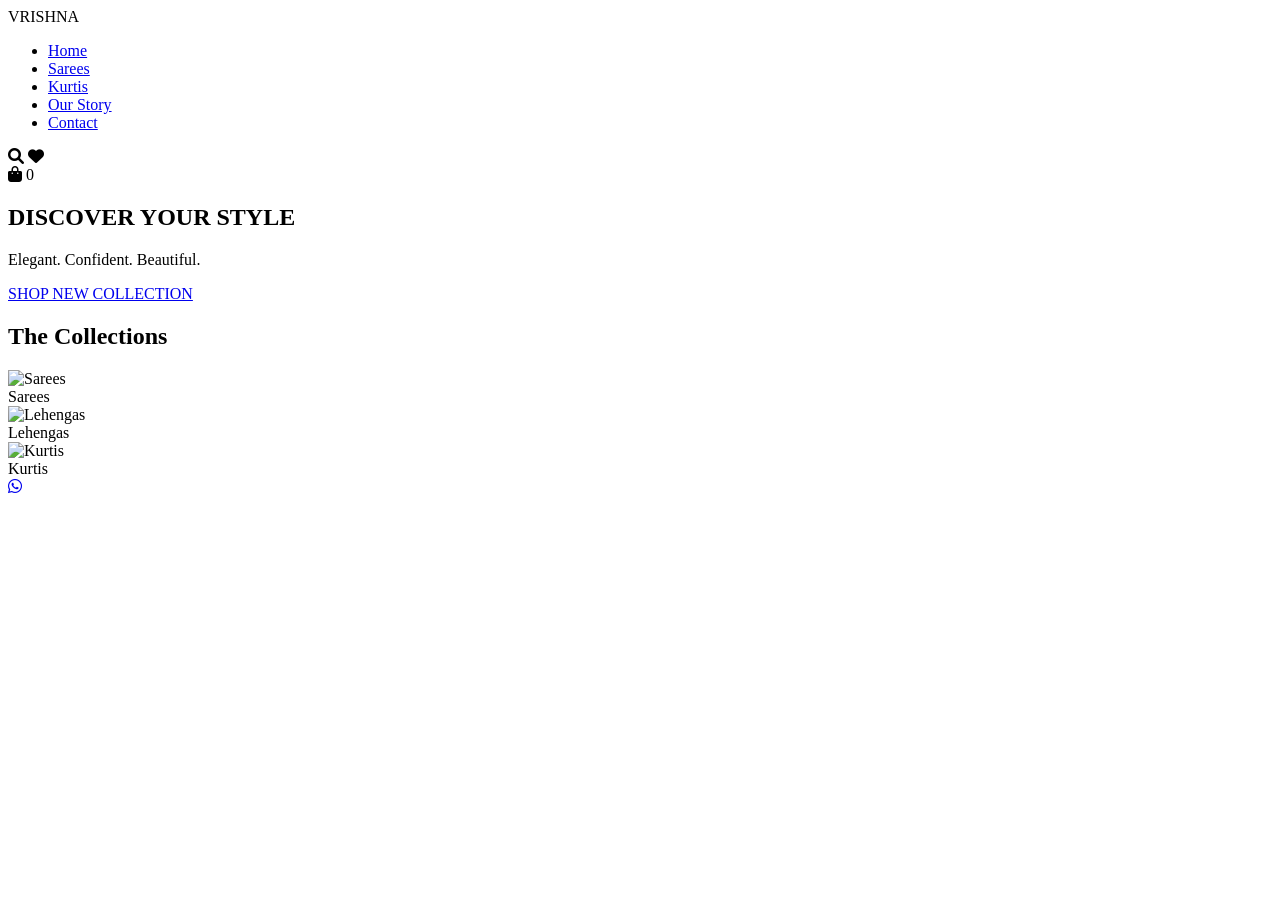
==== index.html @ e0fc07ed "Add initial HTML structure for fashion website" ====
<!DOCTYPE html>
<html lang="en">
<head>
    <meta charset="UTF-8">
    <meta name="viewport" content="width=device-width, initial-scale=1.0">
    <title>Vrishna | Elegant Women's Fashion</title>
    <!-- Fonts -->
    <link href="https://fonts.googleapis.com/css2?family=Playfair+Display:wght@700&family=Poppins:wght@300;400;600&display=swap" rel="stylesheet">
    <!-- Icons & Animations -->
    <link rel="stylesheet" href="https://cdnjs.cloudflare.com/ajax/libs/font-awesome/6.0.0/css/all.min.css">
    <link rel="stylesheet" href="https://cdnjs.cloudflare.com/ajax/libs/aos/2.3.4/aos.css">
    <link rel="stylesheet" href="css/style.css">
</head>
<body>

    <!-- Header / Mega Menu -->
    <nav class="navbar sticky">
        <div class="logo">VRISHNA</div>
        <ul class="nav-links">
            <li><a href="index.html">Home</a></li>
            <li><a href="shop.html">Sarees</a></li>
            <li><a href="shop.html">Kurtis</a></li>
            <li><a href="about.html">Our Story</a></li>
            <li><a href="contact.html">Contact</a></li>
        </ul>
        <div class="nav-icons">
            <i class="fas fa-search" id="search-btn"></i>
            <i class="fas fa-heart"></i>
            <div class="cart-icon">
                <i class="fas fa-shopping-bag"></i>
                <span id="cart-count">0</span>
            </div>
        </div>
    </nav>

    <!-- Hero Section -->
    <section class="hero">
        <div class="floating-circles">
            <div class="circle c1"></div>
            <div class="circle c2"></div>
        </div>
        <div class="hero-content" data-aos="fade-up">
            <h1>DISCOVER YOUR STYLE</h1>
            <p>Elegant. Confident. Beautiful.</p>
            <a href="shop.html" class="btn-primary">SHOP NEW COLLECTION</a>
        </div>
    </section>

    <!-- Categories Grid -->
    <section class="categories container">
        <h2 class="section-title">The Collections</h2>
        <div class="category-grid">
            <div class="cat-card" data-aos="zoom-in">
                <img src="https://images.unsplash.com/photo-1610030469983-98e550d6193c?auto=format&fit=crop&w=500&q=80" alt="Sarees">
                <div class="overlay"><span>Sarees</span></div>
            </div>
            <div class="cat-card" data-aos="zoom-in" data-aos-delay="100">
                <img src="https://images.unsplash.com/photo-1583391733956-3750e0ff4e8b?auto=format&fit=crop&w=500&q=80" alt="Lehengas">
                <div class="overlay"><span>Lehengas</span></div>
            </div>
            <div class="cat-card" data-aos="zoom-in" data-aos-delay="200">
                <img src="https://images.unsplash.com/photo-1617627143750-d86bc21e42bb?auto=format&fit=crop&w=500&q=80" alt="Kurtis">
                <div class="overlay"><span>Kurtis</span></div>
            </div>
        </div>
    </section>

    <!-- WhatsApp Floating -->
    <a href="https://wa.me/YOURNUMBER" class="whatsapp-float" target="_blank">
        <i class="fab fa-whatsapp"></i>
    </a>

    <script src="https://cdnjs.cloudflare.com/ajax/libs/aos/2.3.4/aos.js"></script>
    <script src="js/main.js"></script>
    <script>AOS.init({ duration: 1000 });</script>
</body>
</html>
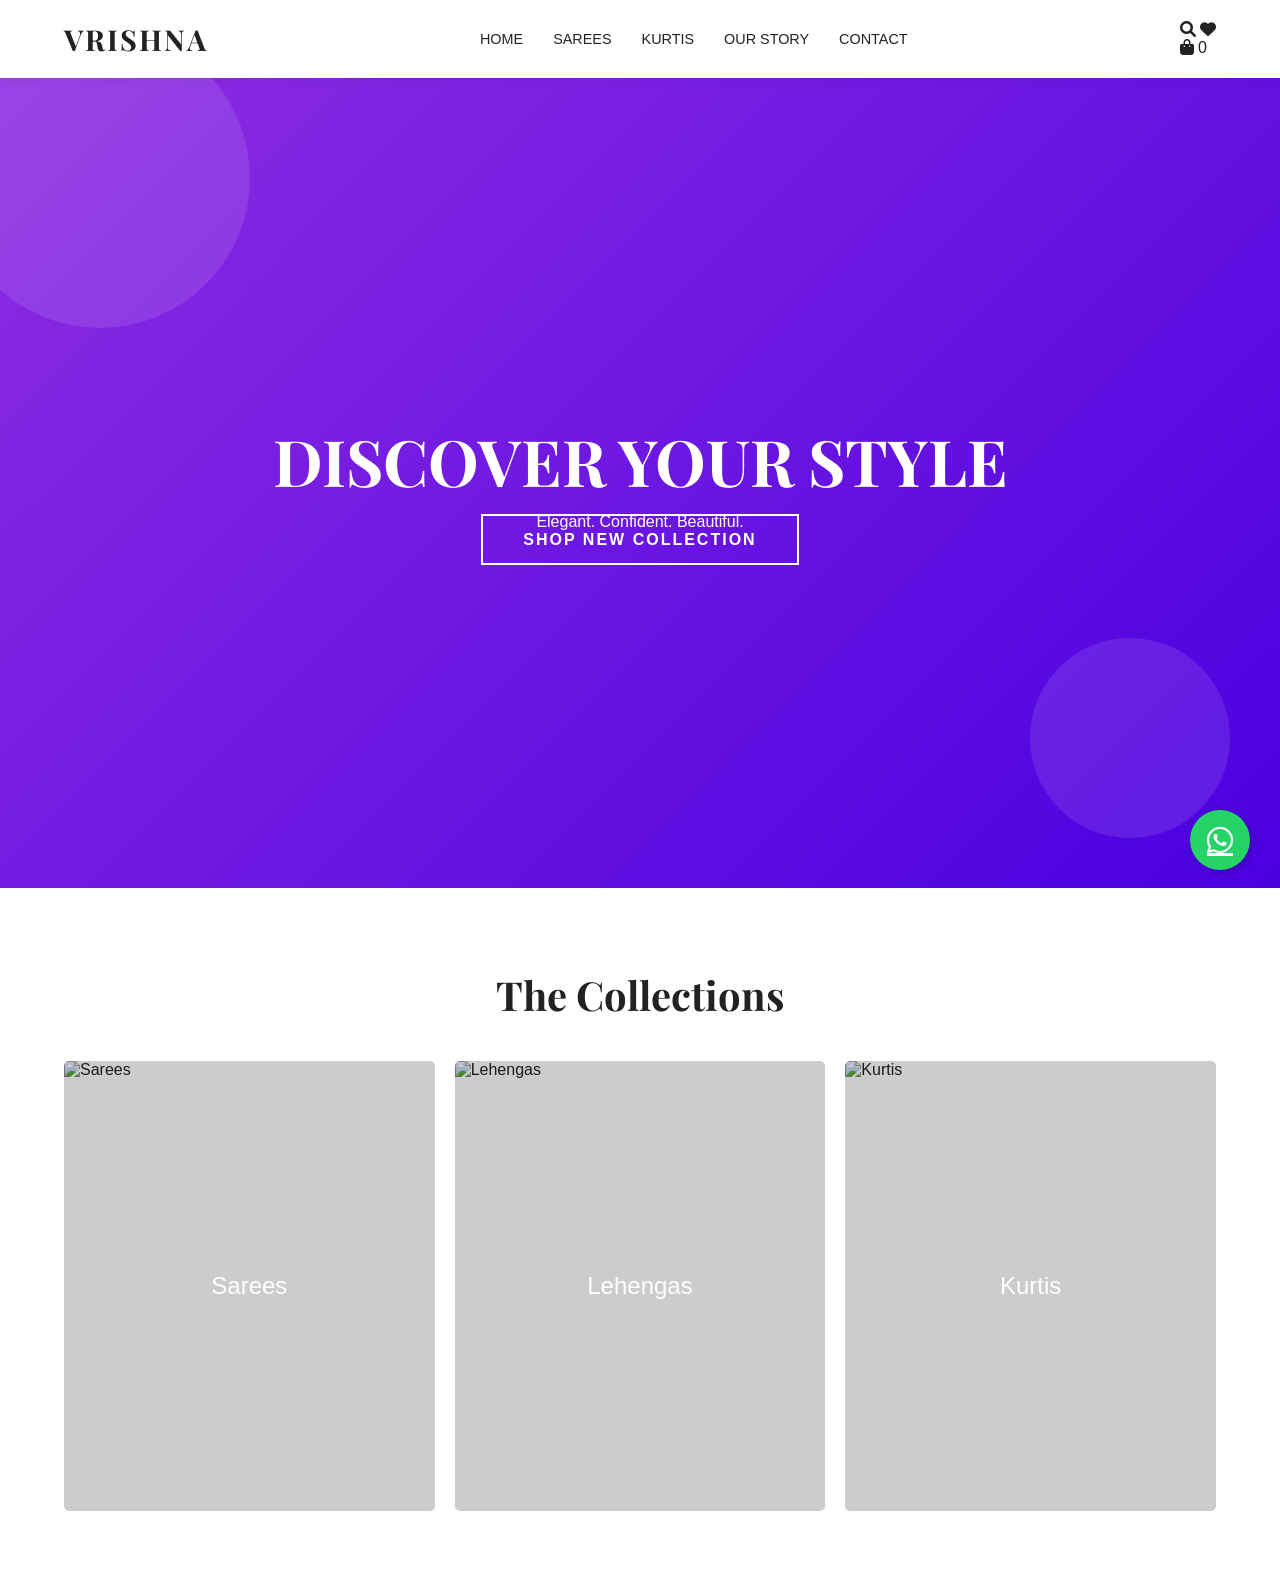
==== commit 68989790: "Fix static site asset paths for GitHub Pages" ====
--- a/index.html
+++ b/index.html
@@ -9,7 +9,7 @@
     <!-- Icons & Animations -->
     <link rel="stylesheet" href="https://cdnjs.cloudflare.com/ajax/libs/font-awesome/6.0.0/css/all.min.css">
     <link rel="stylesheet" href="https://cdnjs.cloudflare.com/ajax/libs/aos/2.3.4/aos.css">
-    <link rel="stylesheet" href="css/style.css">
+    <link rel="stylesheet" href="styles.css">
 </head>
 <body>
 
@@ -71,7 +71,7 @@
     </a>
 
     <script src="https://cdnjs.cloudflare.com/ajax/libs/aos/2.3.4/aos.js"></script>
-    <script src="js/main.js"></script>
+    <script src="main.js"></script>
     <script>AOS.init({ duration: 1000 });</script>
 </body>
 </html>
--- a/styles.css
+++ b/styles.css
@@ -0,0 +1,69 @@
+:root {
+    --primary: #8E2DE2;
+    --secondary: #D76D77;
+    --dark: #222222;
+    --gold: #D4AF37;
+    --bg: #F8EDEB;
+    --white: #FFFFFF;
+}
+
+* { margin: 0; padding: 0; box-sizing: border-box; }
+body { font-family: 'Poppins', sans-serif; background: var(--white); overflow-x: hidden; color: var(--dark); }
+
+/* Header */
+.navbar {
+    display: flex; justify-content: space-between; align-items: center;
+    padding: 20px 5%; background: rgba(255, 255, 255, 0.95);
+    backdrop-filter: blur(10px); z-index: 1000; transition: 0.3s;
+}
+.sticky { position: sticky; top: 0; box-shadow: 0 2px 10px rgba(0,0,0,0.05); }
+.logo { font-family: 'Playfair Display', serif; font-size: 1.8rem; font-weight: bold; letter-spacing: 2px; }
+.nav-links { list-style: none; display: flex; gap: 30px; }
+.nav-links a { text-decoration: none; color: var(--dark); font-weight: 400; text-transform: uppercase; font-size: 0.9rem; }
+
+/* Hero */
+.hero {
+    height: 90vh; background: linear-gradient(135deg, #8E2DE2, #4A00E0);
+    display: flex; align-items: center; justify-content: center; position: relative;
+    color: white; text-align: center; overflow: hidden;
+}
+.hero h1 { font-family: 'Playfair Display', serif; font-size: 4rem; margin-bottom: 10px; }
+
+/* Floating Background Circles */
+.floating-circles .circle {
+    position: absolute; border-radius: 50%; background: rgba(255,255,255,0.1); animation: float 10s infinite alternate;
+}
+.c1 { width: 300px; height: 300px; top: -50px; left: -50px; }
+.c2 { width: 200px; height: 200px; bottom: 50px; right: 50px; }
+
+@keyframes float {
+    from { transform: translateY(0) rotate(0deg); }
+    to { transform: translateY(50px) rotate(20deg); }
+}
+
+/* Category Cards */
+.container { padding: 80px 5%; }
+.section-title { text-align: center; font-family: 'Playfair Display', serif; font-size: 2.5rem; margin-bottom: 40px; }
+.category-grid { display: grid; grid-template-columns: repeat(auto-fit, minmax(300px, 1fr)); gap: 20px; }
+.cat-card { position: relative; height: 450px; overflow: hidden; cursor: pointer; border-radius: 5px; }
+.cat-card img { width: 100%; height: 100%; object-fit: cover; transition: 0.5s; }
+.cat-card:hover img { transform: scale(1.1); }
+.overlay {
+    position: absolute; inset: 0; background: rgba(0,0,0,0.2);
+    display: flex; align-items: center; justify-content: center;
+    color: white; font-size: 1.5rem; opacity: 1; transition: 0.3s;
+}
+
+/* Buttons */
+.btn-primary {
+    padding: 15px 40px; border: 2px solid white; color: white; text-decoration: none;
+    letter-spacing: 2px; transition: 0.4s; font-weight: 600;
+}
+.btn-primary:hover { background: white; color: var(--primary); }
+
+/* Floating WhatsApp */
+.whatsapp-float {
+    position: fixed; bottom: 30px; right: 30px; background: #25d366;
+    color: white; width: 60px; height: 60px; border-radius: 50%;
+    display: flex; align-items: center; justify-content: center; font-size: 30px; z-index: 1000; box-shadow: 2px 2px 10px rgba(0,0,0,0.2);
+}
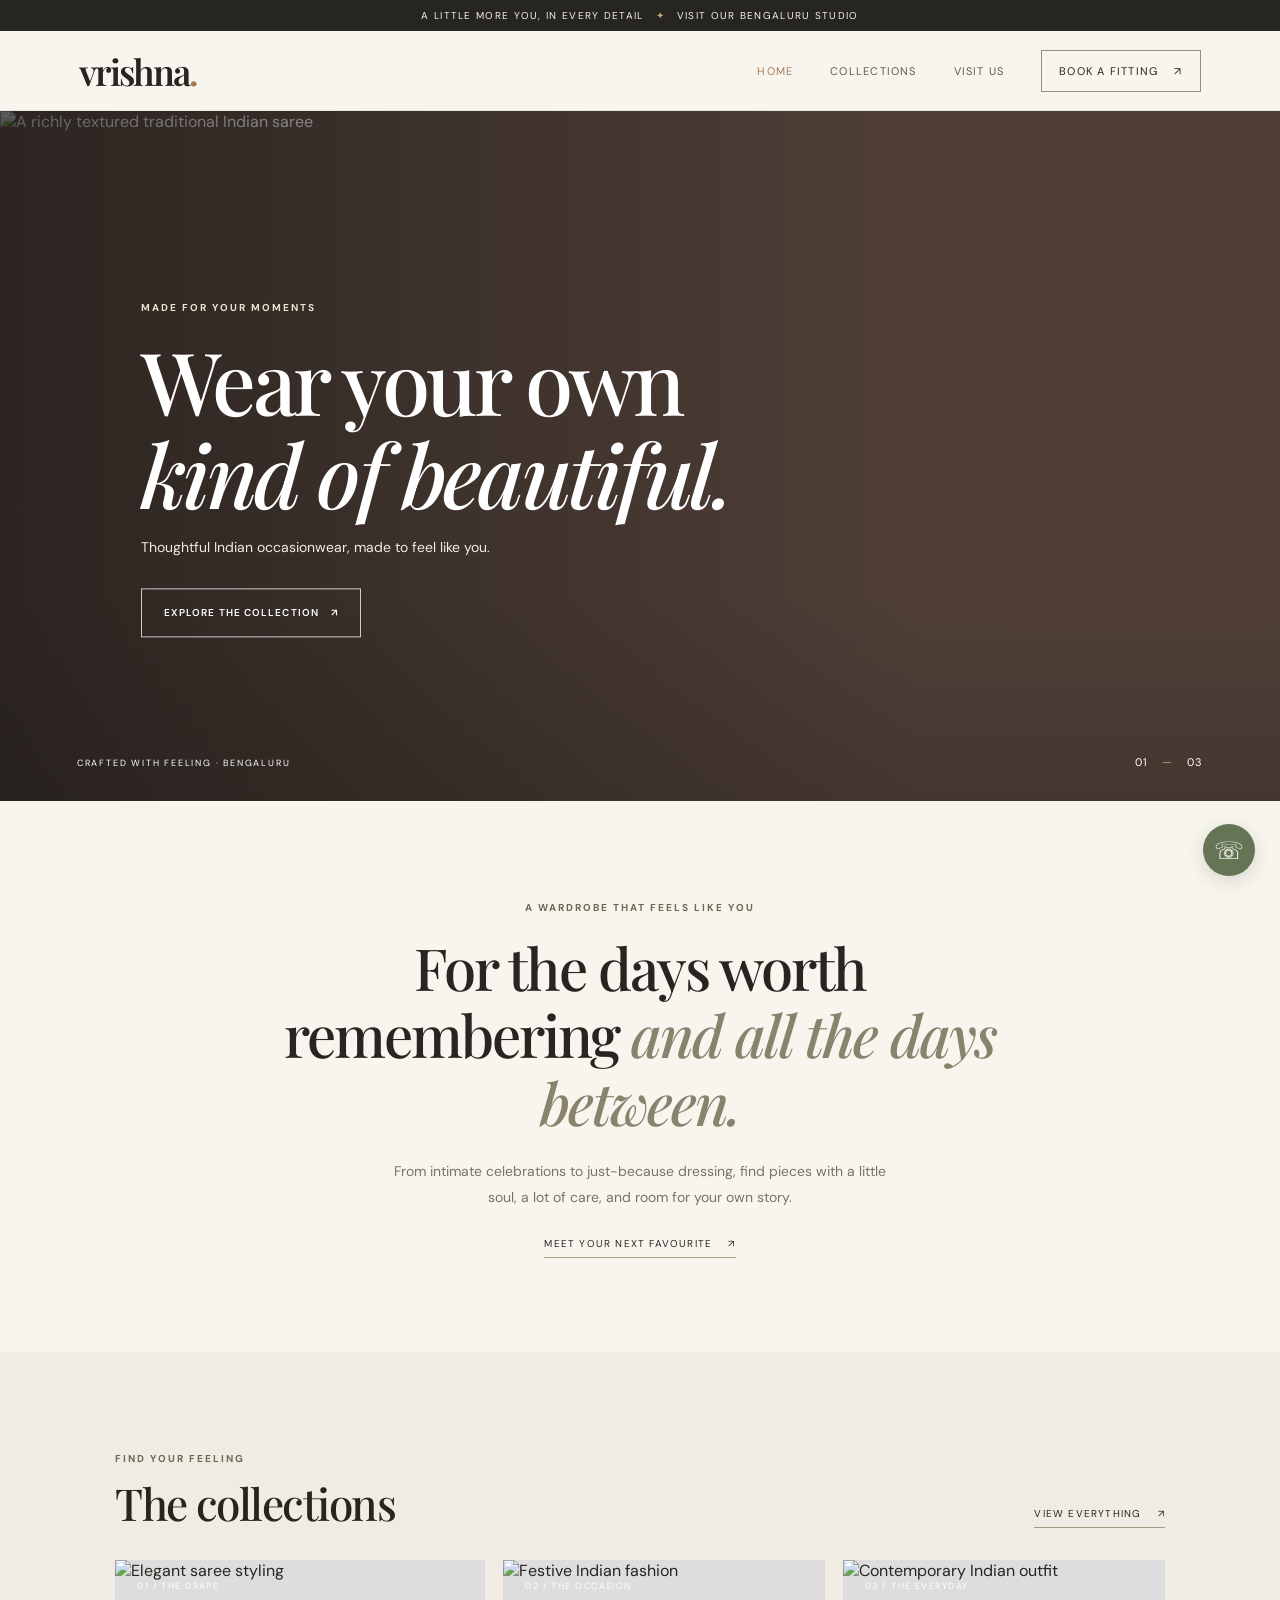
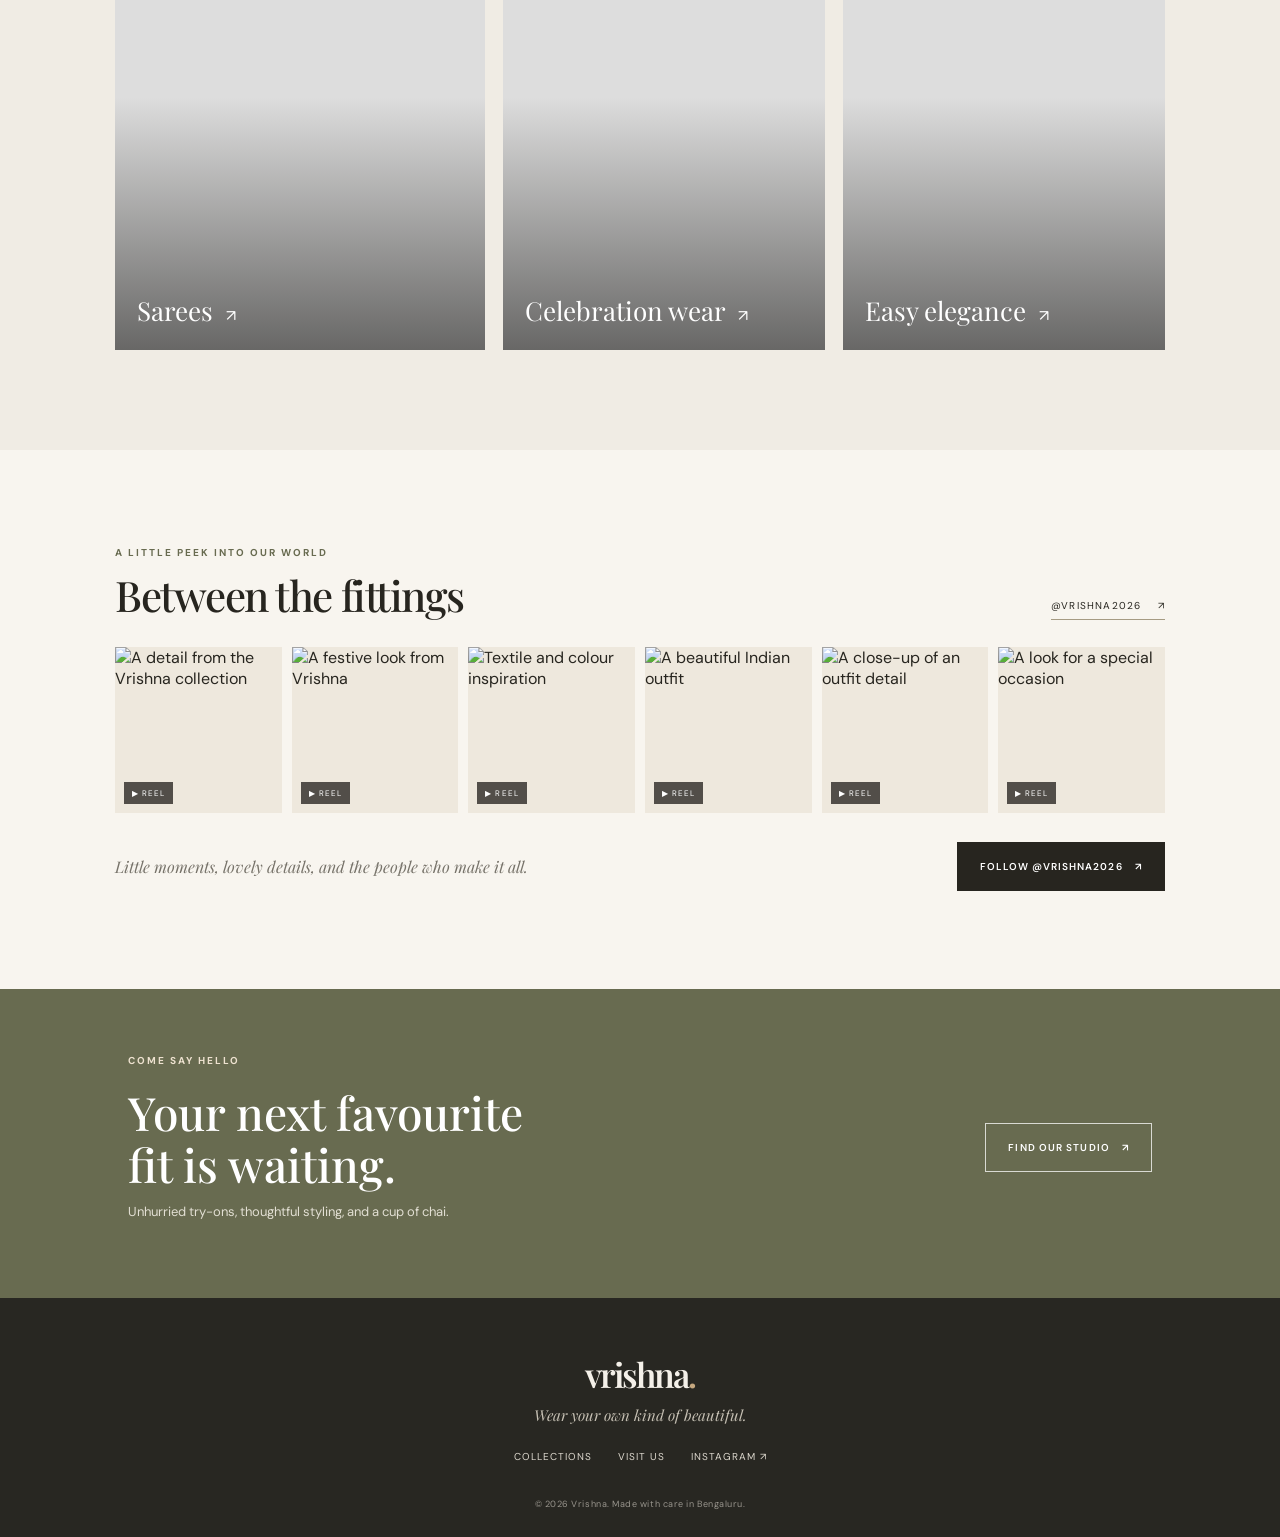
==== commit 14ad1f88: "Build polished Vrishna three-page fashion website" ====
--- a/index.html
+++ b/index.html
@@ -1,77 +1,73 @@
 <!DOCTYPE html>
 <html lang="en">
 <head>
-    <meta charset="UTF-8">
-    <meta name="viewport" content="width=device-width, initial-scale=1.0">
-    <title>Vrishna | Elegant Women's Fashion</title>
-    <!-- Fonts -->
-    <link href="https://fonts.googleapis.com/css2?family=Playfair+Display:wght@700&family=Poppins:wght@300;400;600&display=swap" rel="stylesheet">
-    <!-- Icons & Animations -->
-    <link rel="stylesheet" href="https://cdnjs.cloudflare.com/ajax/libs/font-awesome/6.0.0/css/all.min.css">
-    <link rel="stylesheet" href="https://cdnjs.cloudflare.com/ajax/libs/aos/2.3.4/aos.css">
-    <link rel="stylesheet" href="styles.css">
+  <meta charset="UTF-8">
+  <meta name="viewport" content="width=device-width, initial-scale=1">
+  <meta name="theme-color" content="#f8f5ef">
+  <meta name="description" content="Discover considered occasionwear and contemporary Indian silhouettes at Vrishna, Bengaluru.">
+  <title>Vrishna — Wear your own kind of beautiful</title>
+  <link rel="preconnect" href="https://fonts.googleapis.com">
+  <link rel="preconnect" href="https://fonts.gstatic.com" crossorigin>
+  <link href="https://fonts.googleapis.com/css2?family=DM+Sans:wght@400;500;600;700&family=Playfair+Display:ital,wght@0,500;0,600;0,700;1,500;1,600&display=swap" rel="stylesheet">
+  <link rel="stylesheet" href="styles.css">
+  <script src="main.js" defer></script>
 </head>
 <body>
-
-    <!-- Header / Mega Menu -->
-    <nav class="navbar sticky">
-        <div class="logo">VRISHNA</div>
-        <ul class="nav-links">
-            <li><a href="index.html">Home</a></li>
-            <li><a href="shop.html">Sarees</a></li>
-            <li><a href="shop.html">Kurtis</a></li>
-            <li><a href="about.html">Our Story</a></li>
-            <li><a href="contact.html">Contact</a></li>
-        </ul>
-        <div class="nav-icons">
-            <i class="fas fa-search" id="search-btn"></i>
-            <i class="fas fa-heart"></i>
-            <div class="cart-icon">
-                <i class="fas fa-shopping-bag"></i>
-                <span id="cart-count">0</span>
-            </div>
-        </div>
+  <div class="announcement">A little more you, in every detail <span>✦</span> Visit our Bengaluru studio</div>
+  <header class="site-header">
+    <a class="wordmark" href="index.html" aria-label="Vrishna home">vrishna<span>.</span></a>
+    <button class="menu-toggle" aria-label="Open navigation" aria-expanded="false">☰</button>
+    <nav class="main-nav" aria-label="Main navigation">
+      <a class="active" href="index.html">Home</a><a href="collections.html">Collections</a><a href="visit.html">Visit us</a>
+      <a class="nav-cta" href="https://wa.me/919008707074?text=Hi%20Vrishna%2C%20I%27d%20love%20to%20know%20more%20about%20your%20collection." target="_blank" rel="noopener">Book a fitting <span>↗</span></a>
     </nav>
-
-    <!-- Hero Section -->
+  </header>
+  <main>
     <section class="hero">
-        <div class="floating-circles">
-            <div class="circle c1"></div>
-            <div class="circle c2"></div>
-        </div>
-        <div class="hero-content" data-aos="fade-up">
-            <h1>DISCOVER YOUR STYLE</h1>
-            <p>Elegant. Confident. Beautiful.</p>
-            <a href="shop.html" class="btn-primary">SHOP NEW COLLECTION</a>
-        </div>
+      <img class="hero-image" src="https://images.unsplash.com/photo-1610030469983-98e550d6193c?auto=format&fit=crop&w=2000&q=88" alt="A richly textured traditional Indian saree">
+      <div class="hero-shade"></div>
+      <div class="hero-copy">
+        <p class="eyebrow light">MADE FOR YOUR MOMENTS</p>
+        <h1>Wear your own<br><em>kind of beautiful.</em></h1>
+        <p>Thoughtful Indian occasionwear, made to feel like you.</p>
+        <a class="button button-light" href="collections.html">Explore the collection <span>↗</span></a>
+      </div>
+      <div class="hero-index">01 <span>—</span> 03</div>
+      <div class="hero-caption">CRAFTED WITH FEELING · BENGALURU</div>
     </section>
 
-    <!-- Categories Grid -->
-    <section class="categories container">
-        <h2 class="section-title">The Collections</h2>
-        <div class="category-grid">
-            <div class="cat-card" data-aos="zoom-in">
-                <img src="https://images.unsplash.com/photo-1610030469983-98e550d6193c?auto=format&fit=crop&w=500&q=80" alt="Sarees">
-                <div class="overlay"><span>Sarees</span></div>
-            </div>
-            <div class="cat-card" data-aos="zoom-in" data-aos-delay="100">
-                <img src="https://images.unsplash.com/photo-1583391733956-3750e0ff4e8b?auto=format&fit=crop&w=500&q=80" alt="Lehengas">
-                <div class="overlay"><span>Lehengas</span></div>
-            </div>
-            <div class="cat-card" data-aos="zoom-in" data-aos-delay="200">
-                <img src="https://images.unsplash.com/photo-1617627143750-d86bc21e42bb?auto=format&fit=crop&w=500&q=80" alt="Kurtis">
-                <div class="overlay"><span>Kurtis</span></div>
-            </div>
-        </div>
+    <section class="intro section-pad">
+      <p class="eyebrow">A WARDROBE THAT FEELS LIKE YOU</p>
+      <h2>For the days worth<br>remembering <em>and all the days between.</em></h2>
+      <p class="intro-text">From intimate celebrations to just-because dressing, find pieces with a little soul, a lot of care, and room for your own story.</p>
+      <a class="text-link" href="collections.html">Meet your next favourite <span>↗</span></a>
     </section>
 
-    <!-- WhatsApp Floating -->
-    <a href="https://wa.me/YOURNUMBER" class="whatsapp-float" target="_blank">
-        <i class="fab fa-whatsapp"></i>
-    </a>
+    <section class="featured section-pad" id="collections">
+      <div class="section-heading"><div><p class="eyebrow">FIND YOUR FEELING</p><h2>The collections</h2></div><a class="text-link" href="collections.html">View everything <span>↗</span></a></div>
+      <div class="collection-grid">
+        <a class="collection-card tall" href="collections.html"><img src="https://images.unsplash.com/photo-1610030469983-98e550d6193c?auto=format&fit=crop&w=900&q=85" alt="Elegant saree styling"><span class="collection-number">01 / THE DRAPE</span><span class="collection-label">Sarees <b>↗</b></span></a>
+        <a class="collection-card" href="collections.html"><img src="https://images.unsplash.com/photo-1583391733956-3750e0ff4e8b?auto=format&fit=crop&w=900&q=85" alt="Festive Indian fashion"><span class="collection-number">02 / THE OCCASION</span><span class="collection-label">Celebration wear <b>↗</b></span></a>
+        <a class="collection-card" href="collections.html"><img src="https://images.unsplash.com/photo-1617627143750-d86bc21e42bb?auto=format&fit=crop&w=900&q=85" alt="Contemporary Indian outfit"><span class="collection-number">03 / THE EVERYDAY</span><span class="collection-label">Easy elegance <b>↗</b></span></a>
+      </div>
+    </section>
 
-    <script src="https://cdnjs.cloudflare.com/ajax/libs/aos/2.3.4/aos.js"></script>
-    <script src="main.js"></script>
-    <script>AOS.init({ duration: 1000 });</script>
+    <section class="insta-section section-pad">
+      <div class="section-heading insta-heading"><div><p class="eyebrow">A LITTLE PEEK INTO OUR WORLD</p><h2>Between the fittings</h2></div><a class="text-link" href="https://www.instagram.com/vrishna2026/" target="_blank" rel="noopener">@vrishna2026 <span>↗</span></a></div>
+      <div class="insta-grid">
+        <a class="insta-tile" href="https://www.instagram.com/vrishna2026/" target="_blank" rel="noopener" aria-label="See Vrishna on Instagram"><img src="https://images.unsplash.com/photo-1610030469983-98e550d6193c?auto=format&fit=crop&w=500&q=80" alt="A detail from the Vrishna collection"><span class="reel-badge">▶ REEL</span></a>
+        <a class="insta-tile" href="https://www.instagram.com/vrishna2026/" target="_blank" rel="noopener" aria-label="See Vrishna on Instagram"><img src="https://images.unsplash.com/photo-1583391733956-3750e0ff4e8b?auto=format&fit=crop&w=500&q=80" alt="A festive look from Vrishna"><span class="reel-badge">▶ REEL</span></a>
+        <a class="insta-tile" href="https://www.instagram.com/vrishna2026/" target="_blank" rel="noopener" aria-label="See Vrishna on Instagram"><img src="https://images.unsplash.com/photo-1617627143750-d86bc21e42bb?auto=format&fit=crop&w=500&q=80" alt="Textile and colour inspiration"><span class="reel-badge">▶ REEL</span></a>
+        <a class="insta-tile" href="https://www.instagram.com/vrishna2026/" target="_blank" rel="noopener" aria-label="See Vrishna on Instagram"><img src="https://images.unsplash.com/photo-1597983073493-88cd35cf93b0?auto=format&fit=crop&w=500&q=80" alt="A beautiful Indian outfit"><span class="reel-badge">▶ REEL</span></a>
+        <a class="insta-tile" href="https://www.instagram.com/vrishna2026/" target="_blank" rel="noopener" aria-label="See Vrishna on Instagram"><img src="https://images.unsplash.com/photo-1610189012906-4c7f6a0f4e3b?auto=format&fit=crop&w=500&q=80" alt="A close-up of an outfit detail"><span class="reel-badge">▶ REEL</span></a>
+        <a class="insta-tile" href="https://www.instagram.com/vrishna2026/" target="_blank" rel="noopener" aria-label="See Vrishna on Instagram"><img src="https://images.unsplash.com/photo-1609357605129-26f69add5d6e?auto=format&fit=crop&w=500&q=80" alt="A look for a special occasion"><span class="reel-badge">▶ REEL</span></a>
+      </div>
+      <div class="insta-follow"><p>Little moments, lovely details, and the people who make it all.</p><a class="button button-dark" href="https://www.instagram.com/vrishna2026/" target="_blank" rel="noopener">Follow @vrishna2026 <span>↗</span></a></div>
+    </section>
+
+    <section class="visit-banner"><div><p class="eyebrow light">COME SAY HELLO</p><h2>Your next favourite<br>fit is waiting.</h2><p>Unhurried try-ons, thoughtful styling, and a cup of chai.</p></div><a class="button button-light" href="visit.html">Find our studio <span>↗</span></a></section>
+  </main>
+  <footer class="site-footer"><a class="wordmark footer-mark" href="index.html">vrishna<span>.</span></a><p>Wear your own kind of beautiful.</p><div class="footer-links"><a href="collections.html">Collections</a><a href="visit.html">Visit us</a><a href="https://www.instagram.com/vrishna2026/" target="_blank" rel="noopener">Instagram ↗</a></div><small>© <span data-year></span> Vrishna. Made with care in Bengaluru.</small></footer>
+  <a class="whatsapp-float" href="https://wa.me/919008707074?text=Hi%20Vrishna%2C%20I%27d%20love%20to%20know%20more%20about%20your%20collection." target="_blank" rel="noopener" aria-label="Message Vrishna on WhatsApp">☏</a>
 </body>
 </html>
--- a/styles.css
+++ b/styles.css
@@ -1,69 +1,8 @@
-:root {
-    --primary: #8E2DE2;
-    --secondary: #D76D77;
-    --dark: #222222;
-    --gold: #D4AF37;
-    --bg: #F8EDEB;
-    --white: #FFFFFF;
-}
-
-* { margin: 0; padding: 0; box-sizing: border-box; }
-body { font-family: 'Poppins', sans-serif; background: var(--white); overflow-x: hidden; color: var(--dark); }
-
-/* Header */
-.navbar {
-    display: flex; justify-content: space-between; align-items: center;
-    padding: 20px 5%; background: rgba(255, 255, 255, 0.95);
-    backdrop-filter: blur(10px); z-index: 1000; transition: 0.3s;
-}
-.sticky { position: sticky; top: 0; box-shadow: 0 2px 10px rgba(0,0,0,0.05); }
-.logo { font-family: 'Playfair Display', serif; font-size: 1.8rem; font-weight: bold; letter-spacing: 2px; }
-.nav-links { list-style: none; display: flex; gap: 30px; }
-.nav-links a { text-decoration: none; color: var(--dark); font-weight: 400; text-transform: uppercase; font-size: 0.9rem; }
-
-/* Hero */
-.hero {
-    height: 90vh; background: linear-gradient(135deg, #8E2DE2, #4A00E0);
-    display: flex; align-items: center; justify-content: center; position: relative;
-    color: white; text-align: center; overflow: hidden;
-}
-.hero h1 { font-family: 'Playfair Display', serif; font-size: 4rem; margin-bottom: 10px; }
-
-/* Floating Background Circles */
-.floating-circles .circle {
-    position: absolute; border-radius: 50%; background: rgba(255,255,255,0.1); animation: float 10s infinite alternate;
-}
-.c1 { width: 300px; height: 300px; top: -50px; left: -50px; }
-.c2 { width: 200px; height: 200px; bottom: 50px; right: 50px; }
-
-@keyframes float {
-    from { transform: translateY(0) rotate(0deg); }
-    to { transform: translateY(50px) rotate(20deg); }
-}
-
-/* Category Cards */
-.container { padding: 80px 5%; }
-.section-title { text-align: center; font-family: 'Playfair Display', serif; font-size: 2.5rem; margin-bottom: 40px; }
-.category-grid { display: grid; grid-template-columns: repeat(auto-fit, minmax(300px, 1fr)); gap: 20px; }
-.cat-card { position: relative; height: 450px; overflow: hidden; cursor: pointer; border-radius: 5px; }
-.cat-card img { width: 100%; height: 100%; object-fit: cover; transition: 0.5s; }
-.cat-card:hover img { transform: scale(1.1); }
-.overlay {
-    position: absolute; inset: 0; background: rgba(0,0,0,0.2);
-    display: flex; align-items: center; justify-content: center;
-    color: white; font-size: 1.5rem; opacity: 1; transition: 0.3s;
-}
-
-/* Buttons */
-.btn-primary {
-    padding: 15px 40px; border: 2px solid white; color: white; text-decoration: none;
-    letter-spacing: 2px; transition: 0.4s; font-weight: 600;
-}
-.btn-primary:hover { background: white; color: var(--primary); }
-
-/* Floating WhatsApp */
-.whatsapp-float {
-    position: fixed; bottom: 30px; right: 30px; background: #25d366;
-    color: white; width: 60px; height: 60px; border-radius: 50%;
-    display: flex; align-items: center; justify-content: center; font-size: 30px; z-index: 1000; box-shadow: 2px 2px 10px rgba(0,0,0,0.2);
-}
+@import url('https://fonts.googleapis.com/css2?family=DM+Sans:wght@400;500;600;700&family=Playfair+Display:ital,wght@0,500;0,600;0,700;1,500;1,600&display=swap');
+:root{--ink:#27251f;--muted:#77736a;--paper:#f8f5ef;--cream:#eee8dd;--olive:#686b50;--line:#ded9cf;--white:#fff;--serif:'Playfair Display',Georgia,serif;--sans:'DM Sans',Arial,sans-serif}
+*{box-sizing:border-box}html{scroll-behavior:smooth}body{margin:0;background:var(--paper);color:var(--ink);font-family:var(--sans);-webkit-font-smoothing:antialiased}a{color:inherit;text-decoration:none}img{display:block;width:100%;height:100%;object-fit:cover}.announcement{min-height:31px;background:var(--ink);color:#f6f2e9;display:flex;align-items:center;justify-content:center;gap:12px;padding:7px 16px;text-align:center;font-size:10px;letter-spacing:.13em;text-transform:uppercase}.announcement span{color:#c6a978}.site-header{height:80px;padding:0 6.2%;display:flex;align-items:center;justify-content:space-between;background:var(--paper);position:relative;z-index:10;border-bottom:1px solid rgba(39,37,31,.08)}.wordmark{font:600 36px var(--serif);letter-spacing:-2px}.wordmark span{color:#a67a51}.main-nav{display:flex;align-items:center;gap:37px}.main-nav>a{font-size:11px;letter-spacing:.11em;text-transform:uppercase}.main-nav>a:not(.nav-cta){color:#5d5a52;transition:color .2s}.main-nav>a:hover,.main-nav>a.active{color:#a67a51}.main-nav .nav-cta{padding:13px 17px;border:1px solid #9a8d75}.nav-cta span,.button span,.text-link span{margin-left:12px}.menu-toggle{display:none;background:none;border:0;font-size:24px;color:var(--ink)}.hero{height:min(690px,76vw);min-height:500px;position:relative;overflow:hidden;background:#5a473e;color:#fff}.hero-image,.hero-shade{position:absolute;inset:0}.hero-image{object-position:center 45%;filter:saturate(.77)}.hero-shade{background:linear-gradient(90deg,rgba(23,21,19,.69),rgba(23,21,19,.16) 72%),linear-gradient(0deg,rgba(23,21,19,.2),transparent 30%)}.hero-copy{position:absolute;left:11%;top:50%;transform:translateY(-46%);max-width:620px}.eyebrow{font-size:10px;letter-spacing:.2em;color:var(--olive);font-weight:700;margin:0 0 20px}.eyebrow.light{color:#eee2d0}.hero h1,.page-hero h1,.visit-hero h1{font:500 clamp(48px,7vw,87px)/1.07 var(--serif);letter-spacing:-.04em;margin:0 0 18px}.hero h1 em,.page-hero h1 em,.visit-hero h1 em,.intro h2 em,.contact-intro h2 em,.map-copy h2 em{font-weight:500}.hero-copy>p:not(.eyebrow){font-size:14px;color:#f1ece5;margin:0 0 32px}.button{display:inline-flex;align-items:center;justify-content:center;min-height:49px;padding:0 22px;font-size:10px;font-weight:600;letter-spacing:.11em;text-transform:uppercase;transition:all .2s}.button-light{border:1px solid rgba(255,255,255,.75);color:white}.button-light:hover{background:#fff;color:var(--ink)}.button-dark{background:var(--ink);color:#fff;border:1px solid var(--ink)}.button-dark:hover{background:var(--olive);border-color:var(--olive)}.hero-index{position:absolute;right:6%;bottom:32px;font-size:11px;letter-spacing:.12em}.hero-index span{padding:0 9px;color:#c5a77f}.hero-caption{position:absolute;left:6%;bottom:32px;font-size:9px;letter-spacing:.2em}.section-pad{padding:100px 9%}.intro{text-align:center;max-width:960px;margin:auto}.intro .eyebrow{margin-bottom:20px}.intro h2,.section-heading h2,.contact-intro h2,.map-copy h2{font:500 clamp(38px,5vw,58px)/1.16 var(--serif);letter-spacing:-.035em;margin:0}.intro h2 em,.contact-intro h2 em,.map-copy h2 em{color:#89836e}.intro-text{max-width:495px;margin:22px auto 20px;color:var(--muted);font-size:14px;line-height:1.9}.text-link{font-size:10px;letter-spacing:.12em;text-transform:uppercase;border-bottom:1px solid #a69b83;padding-bottom:7px}.text-link:hover{color:#9a754c}.featured{background:#f0ece4}.section-heading{display:flex;align-items:end;justify-content:space-between;margin-bottom:32px}.section-heading .eyebrow{margin-bottom:12px}.section-heading h2{font-size:44px}.collection-grid{display:grid;grid-template-columns:1.15fr 1fr 1fr;grid-template-rows:390px;gap:18px}.collection-card{position:relative;overflow:hidden;background:#ddd}.collection-card:after{content:"";position:absolute;inset:35% 0 0;background:linear-gradient(transparent,rgba(19,18,16,.58))}.collection-card img,.insta-tile img{transition:transform .55s}.collection-card:hover img,.insta-tile:hover img{transform:scale(1.045)}.collection-card img{filter:saturate(.8)}.collection-number,.collection-label{position:absolute;z-index:1;left:22px;color:white}.collection-number{top:20px;font-size:9px;letter-spacing:.16em}.collection-label{bottom:22px;font:26px var(--serif)}.collection-label b{font:16px var(--sans);margin-left:7px}.insta-section{padding-top:96px;padding-bottom:96px}.insta-heading{margin-bottom:27px}.insta-heading h2{font-size:42px}.insta-grid{display:grid;grid-template-columns:repeat(6,1fr);gap:10px}.insta-tile{position:relative;aspect-ratio:1/1;overflow:hidden;background:var(--cream)}.insta-tile img{object-position:center}.reel-badge{position:absolute;left:9px;bottom:9px;background:rgba(34,31,27,.76);color:white;padding:6px 8px;font-size:8px;letter-spacing:.13em}.insta-follow{display:flex;align-items:center;justify-content:space-between;margin-top:27px}.insta-follow p,.catalog-cta p{color:var(--muted);font:italic 16px var(--serif)}.visit-banner{padding:65px 10%;background:var(--olive);color:#fff;display:flex;align-items:center;justify-content:space-between}.visit-banner h2,.visit-bottom h2{font:500 46px/1.12 var(--serif);margin:0 0 12px}.visit-banner>div>p:not(.eyebrow){color:#e2dfd3;font-size:13px}.visit-banner .button{margin-top:8px}.site-footer{padding:53px 8% 25px;background:#282722;color:#f4f0e9;text-align:center}.footer-mark{display:inline-block;font-size:34px}.footer-mark span{color:#c5a77f}.site-footer>p{font:italic 15px var(--serif);color:#c6c0b4;margin:8px 0 25px}.footer-links{display:flex;justify-content:center;gap:26px;margin:0 0 28px}.footer-links a{font-size:10px;letter-spacing:.1em;text-transform:uppercase;color:#ddd8ce}.site-footer small{font-size:9px;color:#99958d;letter-spacing:.06em}.whatsapp-float{position:fixed;right:25px;bottom:24px;z-index:9;width:52px;height:52px;border-radius:50%;display:grid;place-items:center;background:#657455;color:white;font-size:24px;box-shadow:0 5px 20px #0002;transition:transform .2s}.whatsapp-float:hover{transform:translateY(-3px)}
+.page-hero{height:460px;position:relative;overflow:hidden;color:white;background:#62564a}.page-hero .hero-image{object-position:center 42%;filter:saturate(.7)}.page-hero .hero-shade{background:linear-gradient(90deg,rgba(24,22,19,.65),rgba(24,22,19,.12))}.page-hero .hero-copy{left:10%;max-width:620px}.page-hero h1{font-size:68px}.page-hero .hero-copy>p:not(.eyebrow){font-size:14px;color:#f3eee6}.catalog{padding-top:82px;padding-bottom:80px}.catalog-note{max-width:310px;color:var(--muted);font-size:13px;line-height:1.8}.product-grid{display:grid;grid-template-columns:repeat(3,1fr);gap:22px}.product-image{height:390px;display:block;position:relative;overflow:hidden;background:var(--cream)}.product-image img{transition:transform .5s;filter:saturate(.86)}.product-image:hover img{transform:scale(1.04)}.image-tag{position:absolute;left:15px;top:15px;background:var(--paper);padding:8px 10px;font-size:8px;letter-spacing:.14em}.product-meta{display:flex;align-items:center;justify-content:space-between;padding:15px 2px}.product-meta h3{font:24px var(--serif);margin:0 0 5px}.product-meta p{font-size:11px;color:var(--muted);margin:0}.round-arrow{width:37px;height:37px;border:1px solid var(--line);border-radius:50%;display:grid;place-items:center;font-size:16px}.round-arrow:hover{background:var(--ink);color:white}.catalog-cta{border-top:1px solid var(--line);margin-top:34px;padding-top:22px;display:flex;justify-content:space-between;align-items:center}.catalog-cta p{margin:0}
+.visit-hero{min-height:580px;padding:65px 9%;display:grid;grid-template-columns:1fr .9fr;gap:7%;align-items:center;background:#eee9df}.visit-hero-copy{max-width:530px}.visit-hero h1{font-size:clamp(45px,5.5vw,68px)}.visit-hero-copy>p:not(.eyebrow){max-width:400px;color:var(--muted);font-size:14px;line-height:1.8;margin:18px 0 27px}.visit-photo{height:430px;overflow:hidden}.visit-photo img{object-position:center 35%;filter:saturate(.75)}.contact-layout{display:grid;grid-template-columns:.75fr 1.25fr;gap:9%;padding-top:100px;padding-bottom:100px}.contact-intro h2{font-size:47px}.contact-intro>p:not(.eyebrow){color:var(--muted);font-size:13px;line-height:1.9;max-width:300px;margin-top:18px}.contact-list{border-top:1px solid var(--line)}.contact-row{display:grid;grid-template-columns:42px 1fr 20px;align-items:center;gap:14px;padding:20px 2px;border-bottom:1px solid var(--line);transition:padding .2s}.contact-row:hover{padding-left:8px}.contact-icon{width:36px;height:36px;border:1px solid var(--line);border-radius:50%;display:grid;place-items:center;font-size:18px;color:var(--olive)}.contact-row>span:nth-child(2){display:flex;flex-direction:column;gap:4px}.contact-row small{font-size:8px;letter-spacing:.16em;color:var(--olive);font-weight:700}.contact-row strong{font:18px var(--serif)}.contact-row em{font-size:10px;color:var(--muted);font-style:normal}.contact-row>b{font-size:14px;font-weight:400}.phone-row{cursor:default}.phone-row strong{font-size:16px}.phone-row strong a:hover{color:#93734d}.map-panel{background:#ece7dc;padding:76px 10%;display:grid;grid-template-columns:.7fr 1.3fr;gap:7%;align-items:center}.map-copy h2{font-size:45px}.map-copy>p:not(.eyebrow){color:var(--muted);font-size:12px;line-height:1.8;margin:17px 0 22px}.map-card{height:280px;background-color:#ded9cb;background-image:linear-gradient(34deg,transparent 46%,#c6c2b4 47%,#c6c2b4 48%,transparent 49%),linear-gradient(147deg,transparent 43%,#cbc7ba 44%,#cbc7ba 45%,transparent 46%),linear-gradient(90deg,transparent 64%,#d1cdbf 65%,#d1cdbf 66%,transparent 67%);display:flex;align-items:center;justify-content:center;position:relative;overflow:hidden}.map-card:before,.map-card:after{content:"";position:absolute;width:130%;height:13px;background:#f8f5ef;transform:rotate(-18deg);opacity:.85}.map-card:after{transform:rotate(31deg);height:9px}.map-pin{position:relative;z-index:1;width:55px;height:55px;border-radius:50% 50% 50% 0;transform:rotate(-45deg);background:#72765a;color:white;display:grid;place-items:center;font-size:23px;box-shadow:0 3px 9px #0002}.map-label{position:absolute;z-index:2;left:50%;top:calc(50% + 45px);transform:translateX(-50%);white-space:nowrap;background:var(--paper);padding:10px 14px;text-align:center;font-size:9px;letter-spacing:.11em;line-height:1.7}.map-label small{font-size:8px;letter-spacing:.08em;color:var(--muted)}.map-open{position:absolute;z-index:2;right:12px;bottom:12px;background:var(--paper);padding:9px 11px;font-size:8px;letter-spacing:.12em}.visit-bottom{background:var(--olive);color:white;padding:62px 20px;text-align:center}.visit-bottom h2{font-size:47px}.visit-bottom .button{margin-top:14px}
+@media(max-width:850px){.main-nav{gap:20px}.section-pad{padding:75px 6%}.collection-grid{grid-template-rows:320px;gap:12px}.product-image{height:300px}.insta-grid{grid-template-columns:repeat(3,1fr)}.visit-hero{padding:55px 6%;gap:5%}.visit-photo{height:370px}.contact-layout{gap:5%}.map-panel{padding:65px 7%}}
+@media(max-width:620px){.announcement{font-size:8px;letter-spacing:.08em}.site-header{height:68px;padding:0 5%}.wordmark{font-size:31px}.menu-toggle{display:block}.main-nav{display:none;position:absolute;top:68px;left:0;right:0;background:var(--paper);padding:18px 5% 23px;flex-direction:column;align-items:stretch;gap:0;border-bottom:1px solid var(--line);box-shadow:0 10px 15px #0000000c}.main-nav.open{display:flex}.main-nav>a{padding:13px 0}.main-nav .nav-cta{text-align:center;margin-top:8px;padding:13px}.hero{height:76vh;min-height:530px}.hero-image{object-position:58% center}.hero-copy{left:7%;right:7%;top:48%}.hero h1{font-size:54px}.hero-copy>p:not(.eyebrow){max-width:270px;line-height:1.7}.hero-caption{left:7%;bottom:23px;font-size:7px}.hero-index{right:7%;bottom:23px}.section-pad{padding:67px 6%}.intro h2{font-size:39px}.intro-text{font-size:13px}.section-heading{align-items:flex-start;gap:15px}.section-heading h2,.insta-heading h2{font-size:35px}.section-heading>.text-link{font-size:8px;white-space:nowrap;margin-top:26px}.collection-grid{grid-template-columns:1fr 1fr;grid-template-rows:300px 240px;gap:10px}.collection-card.tall{grid-row:span 2}.collection-card:nth-child(2),.collection-card:nth-child(3){min-height:0}.collection-label{left:14px;bottom:15px;font-size:20px}.collection-number{left:13px;top:13px;font-size:7px}.insta-grid{grid-template-columns:repeat(2,1fr);gap:7px}.insta-follow{align-items:flex-start;gap:15px;flex-direction:column}.insta-follow p{font-size:14px;margin:0}.visit-banner{padding:47px 7%;align-items:flex-start;gap:15px;flex-direction:column}.visit-banner h2{font-size:39px}.page-hero{height:430px}.page-hero .hero-copy{left:7%;right:7%}.page-hero h1{font-size:53px}.catalog{padding-top:65px}.catalog-note{display:none}.product-grid{grid-template-columns:1fr 1fr;gap:20px 12px}.product-image{height:auto;aspect-ratio:.77}.product-meta h3{font-size:19px}.product-meta p{font-size:9px}.round-arrow{width:32px;height:32px}.catalog-cta{align-items:flex-start;gap:15px;flex-direction:column}.catalog-cta p{font-size:14px}.visit-hero{padding:54px 7%;grid-template-columns:1fr;gap:28px}.visit-hero h1{font-size:48px}.visit-photo{height:320px}.contact-layout{grid-template-columns:1fr;gap:35px;padding-top:69px;padding-bottom:65px}.contact-intro h2{font-size:42px}.contact-row{grid-template-columns:35px 1fr 15px;gap:9px}.contact-row strong{font-size:15px}.contact-row em{font-size:9px}.contact-icon{width:31px;height:31px}.map-panel{padding:60px 7%;grid-template-columns:1fr;gap:27px}.map-copy h2{font-size:39px}.map-card{height:235px}.visit-bottom h2{font-size:40px}.site-footer{padding:45px 6% 23px}.footer-links{gap:17px}.footer-links a{font-size:8px}.whatsapp-float{right:16px;bottom:16px;width:47px;height:47px}}
+@media(prefers-reduced-motion:reduce){html{scroll-behavior:auto}*,*:before,*:after{transition:none!important}}
